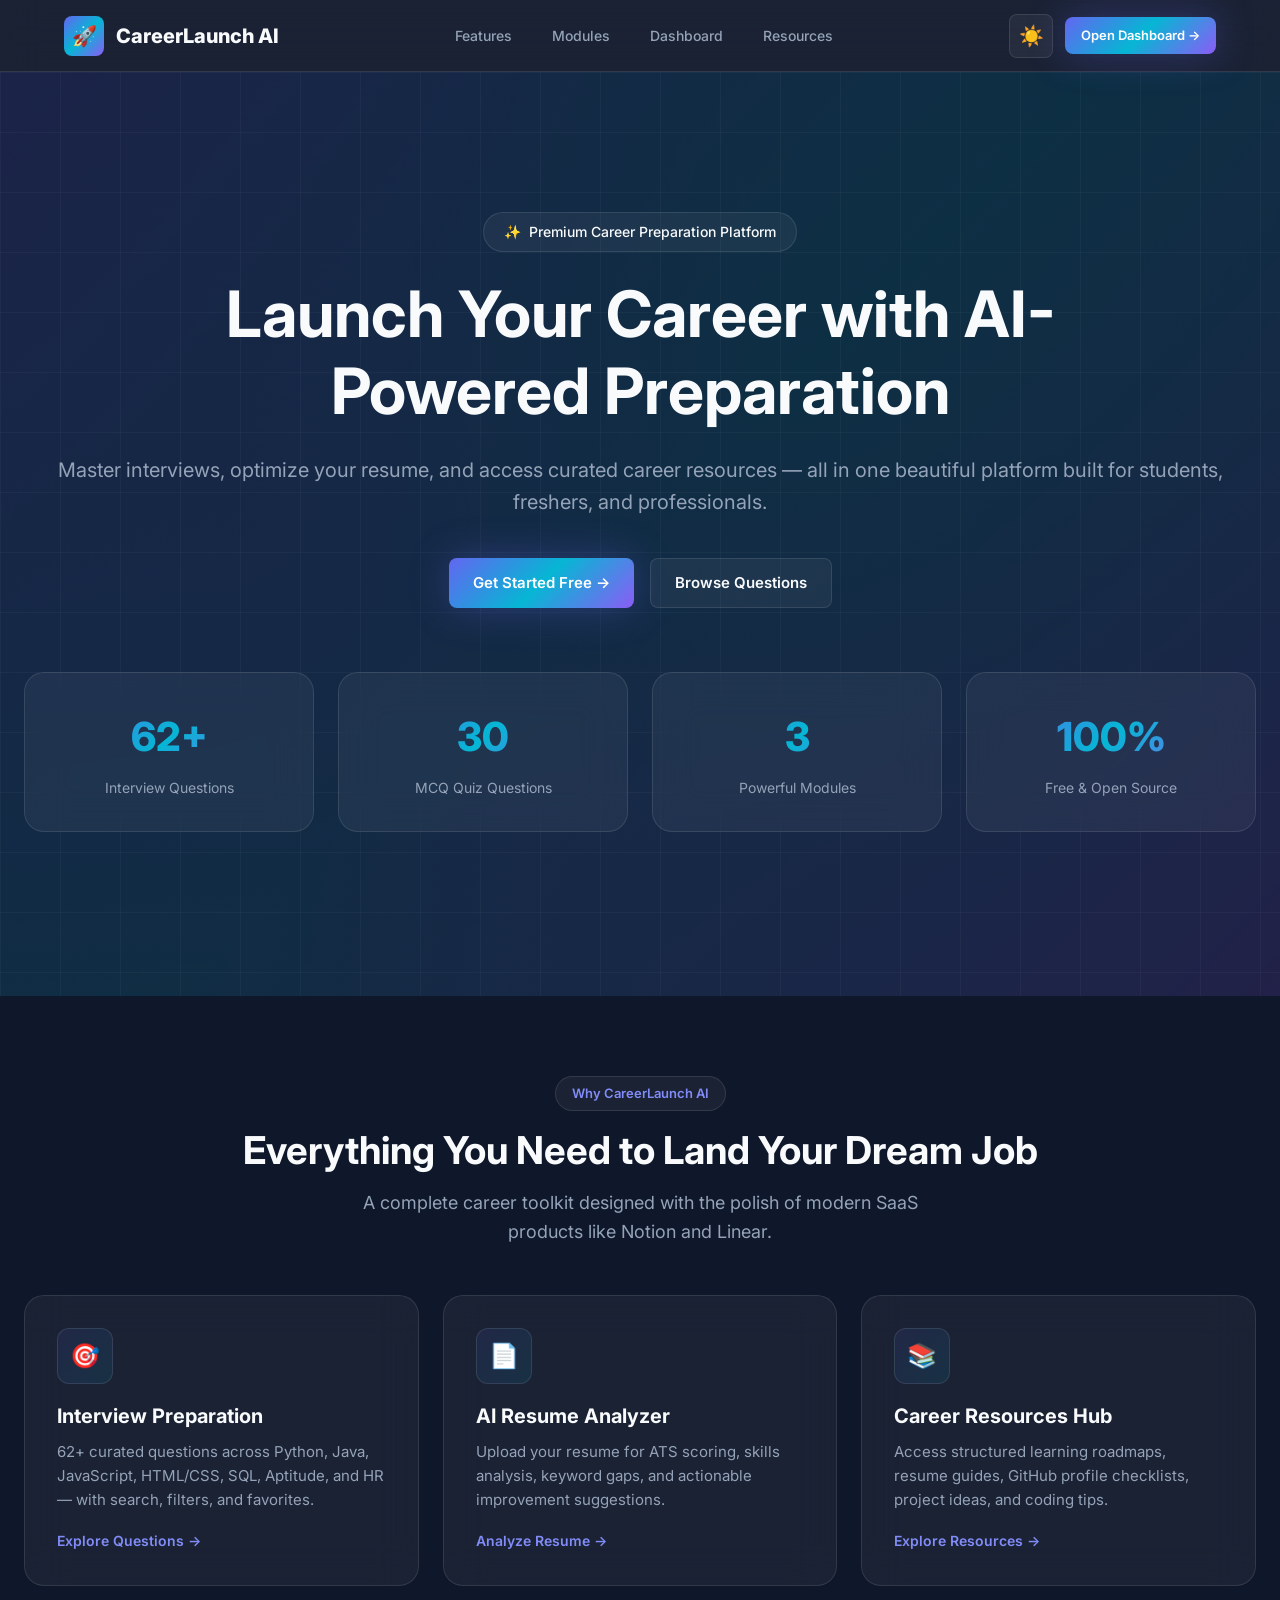
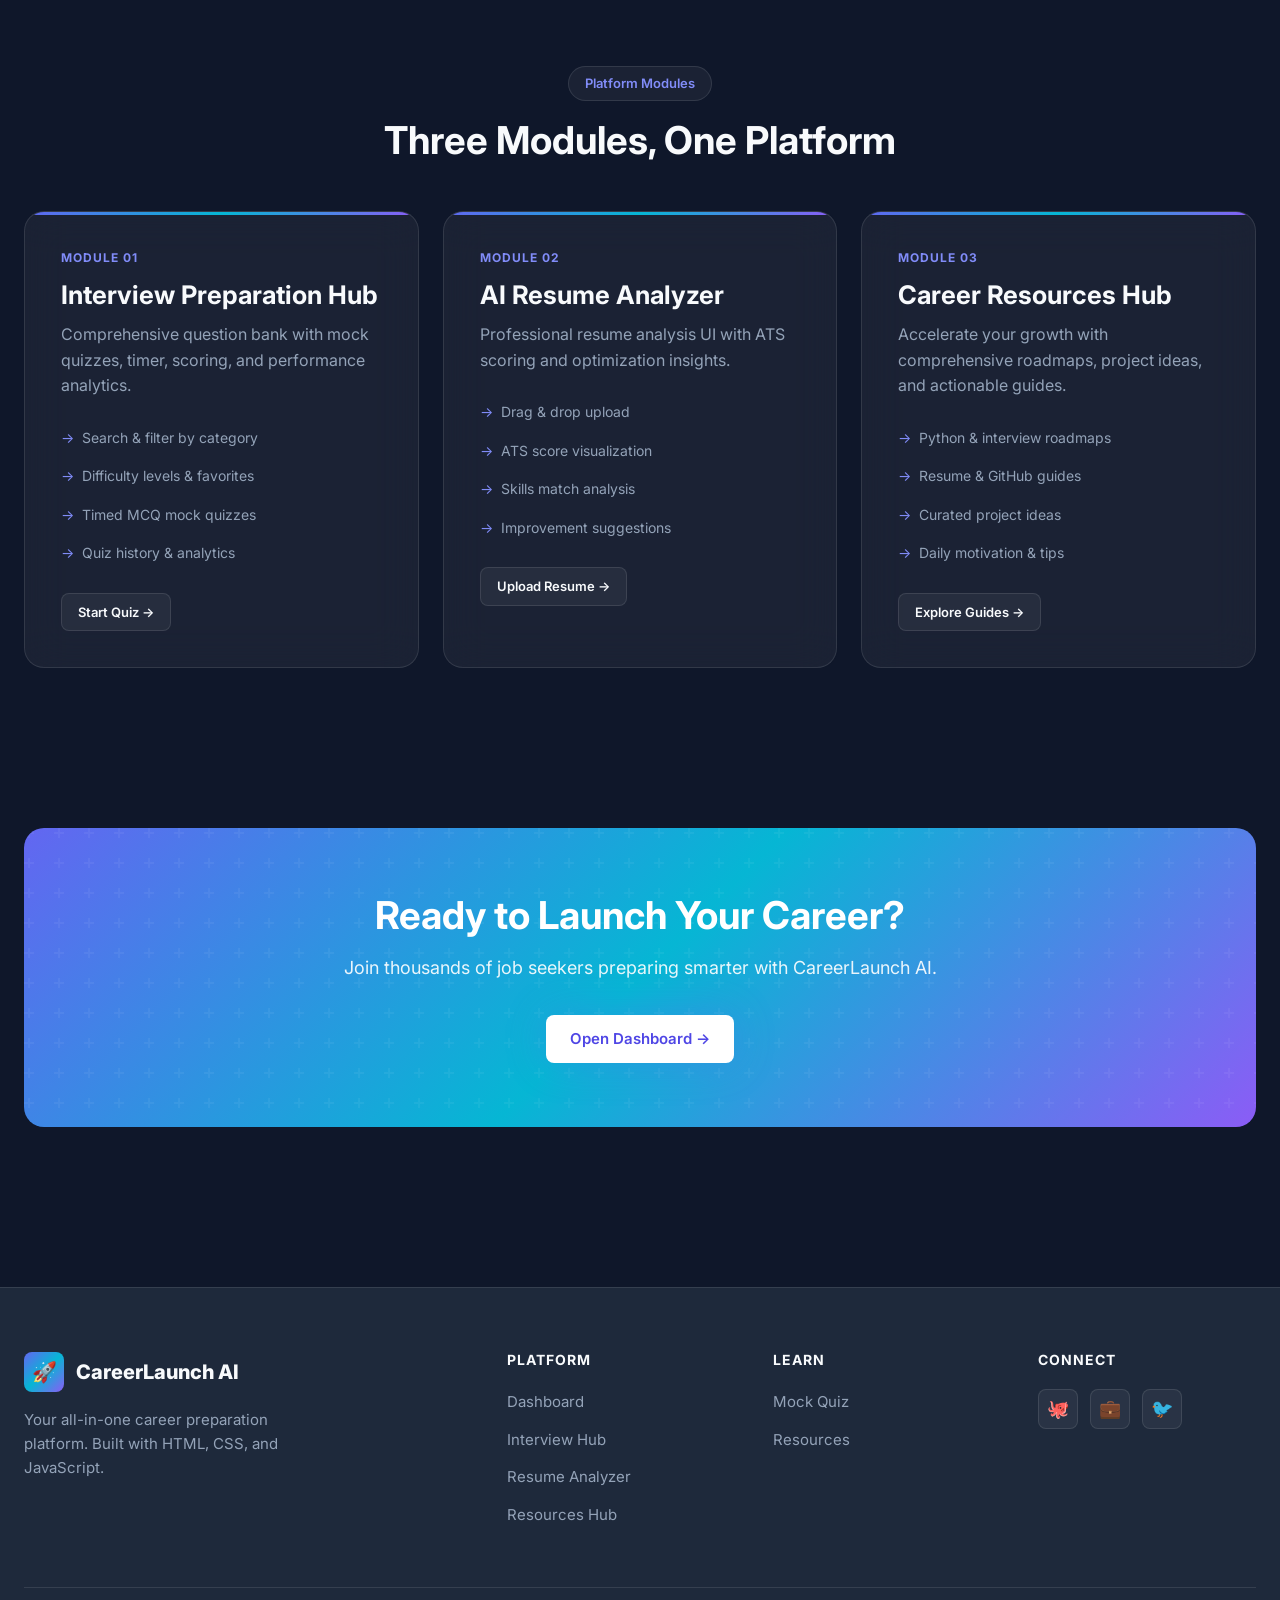
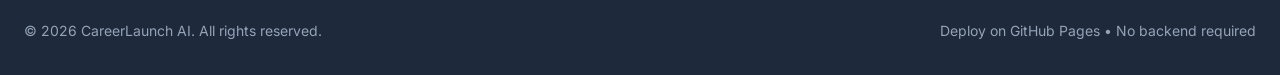
==== index.html @ 39275d77 "first commit" ====
<!DOCTYPE html>
<html lang="en">
<head>
  <meta charset="UTF-8">
  <meta name="viewport" content="width=device-width, initial-scale=1.0">
  <meta name="description" content="CareerLaunch AI - All-in-one career preparation platform with interview prep, AI resume analyzer, and career learning resources.">
  <meta name="keywords" content="career preparation, interview questions, resume analyzer, learning roadmaps, coding tips, mock quiz">
  <title>CareerLaunch AI | Launch Your Dream Career</title>
  <link rel="preconnect" href="https://fonts.googleapis.com">
  <link rel="preconnect" href="https://fonts.gstatic.com" crossorigin>
  <link href="https://fonts.googleapis.com/css2?family=Inter:wght@400;500;600;700;800&family=JetBrains+Mono:wght@400;500&display=swap" rel="stylesheet">
  <link rel="stylesheet" href="css/style.css">
</head>
<body>
  <div id="loading-screen" class="loading-screen">
    <div class="loader"></div>
    <p class="loader-text">Launching CareerLaunch AI...</p>
  </div>

  <nav class="navbar landing-nav">
    <div class="navbar-container">
      <a href="index.html" class="navbar-brand">
        <div class="navbar-brand-icon">🚀</div>
        <span>CareerLaunch AI</span>
      </a>
      <ul class="navbar-nav">
        <li><a href="#features" class="nav-link">Features</a></li>
        <li><a href="#modules" class="nav-link">Modules</a></li>
        <li><a href="dashboard.html" class="nav-link">Dashboard</a></li>
        <li><a href="resources.html" class="nav-link">Resources</a></li>
      </ul>
      <div class="navbar-actions">
        <button id="theme-toggle" class="theme-toggle" aria-label="Toggle theme">☀️</button>
        <a href="dashboard.html" class="btn btn-primary btn-sm">Open Dashboard →</a>
        <button id="menu-toggle" class="menu-toggle" aria-label="Toggle menu">
          <span></span><span></span><span></span>
        </button>
      </div>
    </div>
  </nav>

  <main>
    <section class="landing-hero">
      <div class="hero-bg"></div>
      <div class="hero-grid"></div>
      <div class="container">
        <div class="hero-badge"><span>✨</span> Premium Career Preparation Platform</div>
        <h1>Launch Your Career with <span>AI-Powered</span> Preparation</h1>
        <p class="hero-description">
          Master interviews, optimize your resume, and access curated career resources —
          all in one beautiful platform built for students, freshers, and professionals.
        </p>
        <div class="hero-actions">
          <a href="dashboard.html" class="btn btn-primary">Get Started Free →</a>
          <a href="interview.html" class="btn btn-secondary">Browse Questions</a>
        </div>

        <div class="landing-stats">
          <div class="landing-stat glass-card">
            <div class="landing-stat-value">62+</div>
            <div class="landing-stat-label">Interview Questions</div>
          </div>
          <div class="landing-stat glass-card">
            <div class="landing-stat-value">30</div>
            <div class="landing-stat-label">MCQ Quiz Questions</div>
          </div>
          <div class="landing-stat glass-card">
            <div class="landing-stat-value">3</div>
            <div class="landing-stat-label">Powerful Modules</div>
          </div>
          <div class="landing-stat glass-card">
            <div class="landing-stat-value">100%</div>
            <div class="landing-stat-label">Free & Open Source</div>
          </div>
        </div>
      </div>
    </section>

    <section id="features" class="section">
      <div class="container">
        <div class="section-header">
          <span class="section-badge">Why CareerLaunch AI</span>
          <h2>Everything You Need to Land Your Dream Job</h2>
          <p>A complete career toolkit designed with the polish of modern SaaS products like Notion and Linear.</p>
        </div>
        <div class="features-grid">
          <div class="feature-card glass-card">
            <div class="feature-icon">🎯</div>
            <h3>Interview Preparation</h3>
            <p>62+ curated questions across Python, Java, JavaScript, HTML/CSS, SQL, Aptitude, and HR — with search, filters, and favorites.</p>
            <a href="interview.html" class="feature-link">Explore Questions →</a>
          </div>
          <div class="feature-card glass-card">
            <div class="feature-icon">📄</div>
            <h3>AI Resume Analyzer</h3>
            <p>Upload your resume for ATS scoring, skills analysis, keyword gaps, and actionable improvement suggestions.</p>
            <a href="resume-analyzer.html" class="feature-link">Analyze Resume →</a>
          </div>
          <div class="feature-card glass-card">
            <div class="feature-icon">📚</div>
            <h3>Career Resources Hub</h3>
            <p>Access structured learning roadmaps, resume guides, GitHub profile checklists, project ideas, and coding tips.</p>
            <a href="resources.html" class="feature-link">Explore Resources →</a>
          </div>
        </div>
      </div>
    </section>

    <section id="modules" class="section" style="padding-top: 0;">
      <div class="container">
        <div class="section-header">
          <span class="section-badge">Platform Modules</span>
          <h2>Three Modules, One Platform</h2>
        </div>
        <div class="landing-modules">
          <div class="module-card glass-card">
            <div class="module-number">Module 01</div>
            <h3>Interview Preparation Hub</h3>
            <p>Comprehensive question bank with mock quizzes, timer, scoring, and performance analytics.</p>
            <ul class="module-features">
              <li>Search & filter by category</li>
              <li>Difficulty levels & favorites</li>
              <li>Timed MCQ mock quizzes</li>
              <li>Quiz history & analytics</li>
            </ul>
            <a href="quiz.html" class="btn btn-secondary btn-sm">Start Quiz →</a>
          </div>
          <div class="module-card glass-card">
            <div class="module-number">Module 02</div>
            <h3>AI Resume Analyzer</h3>
            <p>Professional resume analysis UI with ATS scoring and optimization insights.</p>
            <ul class="module-features">
              <li>Drag & drop upload</li>
              <li>ATS score visualization</li>
              <li>Skills match analysis</li>
              <li>Improvement suggestions</li>
            </ul>
            <a href="resume-analyzer.html" class="btn btn-secondary btn-sm">Upload Resume →</a>
          </div>
          <div class="module-card glass-card">
            <div class="module-number">Module 03</div>
            <h3>Career Resources Hub</h3>
            <p>Accelerate your growth with comprehensive roadmaps, project ideas, and actionable guides.</p>
            <ul class="module-features">
              <li>Python & interview roadmaps</li>
              <li>Resume & GitHub guides</li>
              <li>Curated project ideas</li>
              <li>Daily motivation & tips</li>
            </ul>
            <a href="resources.html" class="btn btn-secondary btn-sm">Explore Guides →</a>
          </div>
        </div>
      </div>
    </section>

    <section class="cta-section">
      <div class="container">
        <div class="cta-card glass-card">
          <h2>Ready to Launch Your Career?</h2>
          <p>Join thousands of job seekers preparing smarter with CareerLaunch AI.</p>
          <a href="dashboard.html" class="btn btn-primary">Open Dashboard →</a>
        </div>
      </div>
    </section>
  </main>

  <footer class="footer">
    <div class="container">
      <div class="footer-grid">
        <div class="footer-brand">
          <a href="index.html" class="navbar-brand">
            <div class="navbar-brand-icon">🚀</div>
            <span>CareerLaunch AI</span>
          </a>
          <p>Your all-in-one career preparation platform. Built with HTML, CSS, and JavaScript.</p>
        </div>
        <div>
          <h4 class="footer-heading">Platform</h4>
          <ul class="footer-links">
            <li><a href="dashboard.html">Dashboard</a></li>
            <li><a href="interview.html">Interview Hub</a></li>
            <li><a href="resume-analyzer.html">Resume Analyzer</a></li>
            <li><a href="resources.html">Resources Hub</a></li>
          </ul>
        </div>
        <div>
          <h4 class="footer-heading">Learn</h4>
          <ul class="footer-links">
            <li><a href="quiz.html">Mock Quiz</a></li>
            <li><a href="resources.html">Resources</a></li>
          </ul>
        </div>
        <div>
          <h4 class="footer-heading">Connect</h4>
          <div class="social-links">
            <a href="#" class="social-link" aria-label="GitHub">🐙</a>
            <a href="#" class="social-link" aria-label="LinkedIn">💼</a>
            <a href="#" class="social-link" aria-label="Twitter">🐦</a>
          </div>
        </div>
      </div>
      <div class="footer-bottom">
        <p>&copy; 2026 CareerLaunch AI. All rights reserved.</p>
        <p>Deploy on GitHub Pages • No backend required</p>
      </div>
    </div>
  </footer>

  <script src="js/app.js"></script>
</body>
</html>
---- css/style.css ----
/* ============================================
   CareerLaunch AI - Main Stylesheet
   Premium SaaS-style UI with Glassmorphism
   ============================================ */

/* --- CSS Custom Properties (Theme) --- */
:root {
  --primary: #6366f1;
  --primary-dark: #4f46e5;
  --primary-light: #818cf8;
  --secondary: #06b6d4;
  --accent: #f59e0b;
  --success: #10b981;
  --danger: #ef4444;
  --warning: #f59e0b;

  --bg-primary: #0f172a;
  --bg-secondary: #1e293b;
  --bg-tertiary: #334155;
  --bg-glass: rgba(255, 255, 255, 0.05);
  --bg-glass-hover: rgba(255, 255, 255, 0.08);
  --border-glass: rgba(255, 255, 255, 0.1);

  --text-primary: #f8fafc;
  --text-secondary: #94a3b8;
  --text-muted: #64748b;

  --gradient-hero: linear-gradient(135deg, #6366f1 0%, #06b6d4 50%, #8b5cf6 100%);
  --gradient-card: linear-gradient(135deg, rgba(99, 102, 241, 0.1) 0%, rgba(6, 182, 212, 0.1) 100%);
  --shadow-sm: 0 2px 8px rgba(0, 0, 0, 0.2);
  --shadow-md: 0 8px 32px rgba(0, 0, 0, 0.3);
  --shadow-lg: 0 16px 64px rgba(0, 0, 0, 0.4);
  --shadow-glow: 0 0 40px rgba(99, 102, 241, 0.3);

  --radius-sm: 8px;
  --radius-md: 12px;
  --radius-lg: 20px;
  --radius-xl: 28px;

  --transition: all 0.3s cubic-bezier(0.4, 0, 0.2, 1);
  --font-sans: 'Inter', -apple-system, BlinkMacSystemFont, 'Segoe UI', sans-serif;
  --font-mono: 'JetBrains Mono', 'Fira Code', monospace;

  --navbar-height: 72px;
}

/* Light Theme */
[data-theme="light"] {
  --bg-primary: #f8fafc;
  --bg-secondary: #ffffff;
  --bg-tertiary: #e2e8f0;
  --bg-glass: rgba(255, 255, 255, 0.7);
  --bg-glass-hover: rgba(255, 255, 255, 0.9);
  --border-glass: rgba(0, 0, 0, 0.08);

  --text-primary: #0f172a;
  --text-secondary: #475569;
  --text-muted: #94a3b8;

  --shadow-sm: 0 2px 8px rgba(0, 0, 0, 0.06);
  --shadow-md: 0 8px 32px rgba(0, 0, 0, 0.08);
  --shadow-lg: 0 16px 64px rgba(0, 0, 0, 0.12);
  --shadow-glow: 0 0 40px rgba(99, 102, 241, 0.15);
}

/* --- Reset & Base --- */
*,
*::before,
*::after {
  margin: 0;
  padding: 0;
  box-sizing: border-box;
}

html {
  scroll-behavior: smooth;
  font-size: 16px;
}

body {
  font-family: var(--font-sans);
  background: var(--bg-primary);
  color: var(--text-primary);
  line-height: 1.6;
  min-height: 100vh;
  overflow-x: hidden;
  transition: background 0.3s ease, color 0.3s ease;
}

/* Custom Scrollbar */
::-webkit-scrollbar {
  width: 8px;
  height: 8px;
}

::-webkit-scrollbar-track {
  background: var(--bg-secondary);
}

::-webkit-scrollbar-thumb {
  background: var(--primary);
  border-radius: 4px;
}

::-webkit-scrollbar-thumb:hover {
  background: var(--primary-dark);
}

/* --- Typography --- */
h1, h2, h3, h4, h5, h6 {
  font-weight: 700;
  line-height: 1.2;
  color: var(--text-primary);
}

h1 { font-size: clamp(2rem, 5vw, 3.5rem); }
h2 { font-size: clamp(1.5rem, 3vw, 2.5rem); }
h3 { font-size: clamp(1.25rem, 2vw, 1.75rem); }

p { color: var(--text-secondary); }

a {
  text-decoration: none;
  color: inherit;
  transition: var(--transition);
}

/* --- Loading Screen --- */
.loading-screen {
  position: fixed;
  inset: 0;
  background: var(--bg-primary);
  display: flex;
  flex-direction: column;
  align-items: center;
  justify-content: center;
  z-index: 9999;
  transition: opacity 0.5s ease, visibility 0.5s ease;
}

.loading-screen.hidden {
  opacity: 0;
  visibility: hidden;
  pointer-events: none;
}

.loader {
  width: 48px;
  height: 48px;
  border: 3px solid var(--border-glass);
  border-top-color: var(--primary);
  border-radius: 50%;
  animation: spin 0.8s linear infinite;
}

.loader-text {
  margin-top: 16px;
  color: var(--text-secondary);
  font-size: 0.875rem;
  animation: pulse 1.5s ease-in-out infinite;
}

@keyframes spin {
  to { transform: rotate(360deg); }
}

@keyframes pulse {
  0%, 100% { opacity: 0.5; }
  50% { opacity: 1; }
}

/* --- Navbar --- */
.navbar {
  position: fixed;
  top: 0;
  left: 0;
  right: 0;
  height: var(--navbar-height);
  background: var(--bg-glass);
  backdrop-filter: blur(20px);
  -webkit-backdrop-filter: blur(20px);
  border-bottom: 1px solid var(--border-glass);
  z-index: 1000;
  transition: var(--transition);
}

.navbar.scrolled {
  box-shadow: var(--shadow-md);
}

.navbar-container {
  max-width: 1280px;
  margin: 0 auto;
  padding: 0 24px;
  height: 100%;
  display: flex;
  align-items: center;
  justify-content: space-between;
}

.navbar-brand {
  display: flex;
  align-items: center;
  gap: 12px;
  font-weight: 800;
  font-size: 1.25rem;
}

.navbar-brand-icon {
  width: 40px;
  height: 40px;
  background: var(--gradient-hero);
  border-radius: var(--radius-sm);
  display: flex;
  align-items: center;
  justify-content: center;
  font-size: 1.25rem;
}

.navbar-nav {
  display: flex;
  align-items: center;
  gap: 8px;
  list-style: none;
}

.nav-link {
  padding: 8px 16px;
  border-radius: var(--radius-sm);
  color: var(--text-secondary);
  font-size: 0.875rem;
  font-weight: 500;
  transition: var(--transition);
}

.nav-link:hover,
.nav-link.active {
  color: var(--text-primary);
  background: var(--bg-glass-hover);
}

.nav-link.active {
  color: var(--primary-light);
}

.navbar-actions {
  display: flex;
  align-items: center;
  gap: 12px;
}

.theme-toggle {
  width: 44px;
  height: 44px;
  border: 1px solid var(--border-glass);
  background: var(--bg-glass);
  border-radius: var(--radius-sm);
  cursor: pointer;
  display: flex;
  align-items: center;
  justify-content: center;
  font-size: 1.25rem;
  transition: var(--transition);
}

.theme-toggle:hover {
  background: var(--bg-glass-hover);
  transform: scale(1.05);
}

.streak-badge {
  display: flex;
  align-items: center;
  gap: 6px;
  padding: 6px 12px;
  background: var(--bg-glass);
  border: 1px solid var(--border-glass);
  border-radius: 999px;
  font-size: 0.8rem;
  font-weight: 600;
  color: var(--accent);
}

.menu-toggle {
  display: none;
  width: 44px;
  height: 44px;
  border: 1px solid var(--border-glass);
  background: var(--bg-glass);
  border-radius: var(--radius-sm);
  cursor: pointer;
  flex-direction: column;
  align-items: center;
  justify-content: center;
  gap: 5px;
}

.menu-toggle span {
  width: 20px;
  height: 2px;
  background: var(--text-primary);
  border-radius: 2px;
  transition: var(--transition);
}

.menu-toggle.active span:nth-child(1) {
  transform: rotate(45deg) translate(5px, 5px);
}

.menu-toggle.active span:nth-child(2) {
  opacity: 0;
}

.menu-toggle.active span:nth-child(3) {
  transform: rotate(-45deg) translate(5px, -5px);
}

/* --- Buttons --- */
.btn {
  display: inline-flex;
  align-items: center;
  justify-content: center;
  gap: 8px;
  padding: 12px 24px;
  border-radius: var(--radius-sm);
  font-size: 0.9375rem;
  font-weight: 600;
  cursor: pointer;
  border: none;
  transition: var(--transition);
  font-family: inherit;
}

.btn-primary {
  background: var(--gradient-hero);
  color: white;
  box-shadow: var(--shadow-glow);
}

.btn-primary:hover {
  transform: translateY(-2px);
  box-shadow: 0 8px 32px rgba(99, 102, 241, 0.4);
}

.btn-secondary {
  background: var(--bg-glass);
  color: var(--text-primary);
  border: 1px solid var(--border-glass);
}

.btn-secondary:hover {
  background: var(--bg-glass-hover);
  transform: translateY(-2px);
}

.btn-outline {
  background: transparent;
  color: var(--primary-light);
  border: 2px solid var(--primary);
}

.btn-outline:hover {
  background: var(--primary);
  color: white;
}

.btn-sm {
  padding: 8px 16px;
  font-size: 0.8125rem;
}

.btn-danger {
  background: var(--danger);
  color: white;
}

.btn-danger:hover {
  background: #dc2626;
  transform: translateY(-2px);
}

.btn-success {
  background: var(--success);
  color: white;
}

.btn-success:hover {
  background: #059669;
}

.btn-icon {
  width: 40px;
  height: 40px;
  padding: 0;
  border-radius: var(--radius-sm);
}

/* --- Main Content --- */
main {
  padding-top: var(--navbar-height);
  min-height: calc(100vh - 200px);
}

.container {
  max-width: 1280px;
  margin: 0 auto;
  padding: 0 24px;
}

.section {
  padding: 80px 0;
}

.section-header {
  text-align: center;
  margin-bottom: 48px;
}

.section-header h2 {
  margin-bottom: 16px;
}

.section-header p {
  max-width: 600px;
  margin: 0 auto;
  font-size: 1.125rem;
}

.section-badge {
  display: inline-block;
  padding: 6px 16px;
  background: var(--bg-glass);
  border: 1px solid var(--border-glass);
  border-radius: 999px;
  font-size: 0.8125rem;
  font-weight: 600;
  color: var(--primary-light);
  margin-bottom: 16px;
}

/* --- Glass Cards --- */
.glass-card {
  background: var(--bg-glass);
  backdrop-filter: blur(20px);
  -webkit-backdrop-filter: blur(20px);
  border: 1px solid var(--border-glass);
  border-radius: var(--radius-lg);
  padding: 32px;
  transition: var(--transition);
}

.glass-card:hover {
  background: var(--bg-glass-hover);
  transform: translateY(-4px);
  box-shadow: var(--shadow-md);
}

/* --- Hero Section --- */
.hero {
  position: relative;
  padding: 120px 0 80px;
  overflow: hidden;
}

.hero-bg {
  position: absolute;
  inset: 0;
  background: var(--gradient-hero);
  opacity: 0.15;
  z-index: -2;
}

.hero-bg::before {
  content: '';
  position: absolute;
  inset: 0;
  background: radial-gradient(circle at 20% 50%, rgba(99, 102, 241, 0.3) 0%, transparent 50%),
              radial-gradient(circle at 80% 20%, rgba(6, 182, 212, 0.3) 0%, transparent 50%),
              radial-gradient(circle at 40% 80%, rgba(139, 92, 246, 0.3) 0%, transparent 50%);
}

.hero-grid {
  position: absolute;
  inset: 0;
  background-image: linear-gradient(rgba(255,255,255,0.03) 1px, transparent 1px),
                    linear-gradient(90deg, rgba(255,255,255,0.03) 1px, transparent 1px);
  background-size: 60px 60px;
  z-index: -1;
}

.hero-content {
  text-align: center;
  max-width: 800px;
  margin: 0 auto;
}

.hero-badge {
  display: inline-flex;
  align-items: center;
  gap: 8px;
  padding: 8px 20px;
  background: var(--bg-glass);
  border: 1px solid var(--border-glass);
  border-radius: 999px;
  font-size: 0.875rem;
  font-weight: 500;
  margin-bottom: 24px;
  animation: fadeInUp 0.6s ease;
}

.hero h1 {
  margin-bottom: 24px;
  animation: fadeInUp 0.6s ease 0.1s both;
}

.hero h1 span {
  background: var(--gradient-hero);
  -webkit-background-clip: text;
  -webkit-text-fill-color: transparent;
  background-clip: text;
}

.hero-description {
  font-size: 1.25rem;
  margin-bottom: 40px;
  animation: fadeInUp 0.6s ease 0.2s both;
}

.hero-actions {
  display: flex;
  gap: 16px;
  justify-content: center;
  flex-wrap: wrap;
  animation: fadeInUp 0.6s ease 0.3s both;
}

/* --- Stats Cards --- */
.stats-grid {
  display: grid;
  grid-template-columns: repeat(auto-fit, minmax(200px, 1fr));
  gap: 24px;
  margin-top: 64px;
}

.stat-card {
  text-align: center;
  padding: 32px 24px;
  animation: fadeInUp 0.6s ease both;
}

.stat-card:nth-child(2) { animation-delay: 0.1s; }
.stat-card:nth-child(3) { animation-delay: 0.2s; }
.stat-card:nth-child(4) { animation-delay: 0.3s; }

.stat-icon {
  font-size: 2rem;
  margin-bottom: 12px;
}

.stat-number {
  font-size: 2.5rem;
  font-weight: 800;
  background: var(--gradient-hero);
  -webkit-background-clip: text;
  -webkit-text-fill-color: transparent;
  background-clip: text;
}

.stat-label {
  font-size: 0.875rem;
  color: var(--text-secondary);
  margin-top: 4px;
}

/* --- Features Grid --- */
.features-grid {
  display: grid;
  grid-template-columns: repeat(auto-fit, minmax(300px, 1fr));
  gap: 24px;
}

.feature-card {
  padding: 32px;
}

.feature-icon {
  width: 56px;
  height: 56px;
  background: var(--gradient-card);
  border: 1px solid var(--border-glass);
  border-radius: var(--radius-md);
  display: flex;
  align-items: center;
  justify-content: center;
  font-size: 1.5rem;
  margin-bottom: 20px;
}

.feature-card h3 {
  margin-bottom: 12px;
  font-size: 1.25rem;
}

.feature-card p {
  font-size: 0.9375rem;
  margin-bottom: 16px;
}

.feature-link {
  color: var(--primary-light);
  font-weight: 600;
  font-size: 0.875rem;
  display: inline-flex;
  align-items: center;
  gap: 4px;
}

.feature-link:hover {
  gap: 8px;
}

/* --- Daily Question Widget --- */
.daily-widget {
  margin-top: 48px;
}

.daily-widget .glass-card {
  max-width: 700px;
  margin: 0 auto;
  text-align: center;
}

.daily-label {
  font-size: 0.8125rem;
  font-weight: 600;
  color: var(--accent);
  text-transform: uppercase;
  letter-spacing: 1px;
  margin-bottom: 12px;
}

.daily-question {
  font-size: 1.125rem;
  font-weight: 500;
  color: var(--text-primary);
  margin-bottom: 16px;
}

/* --- Page Header --- */
.page-header {
  padding: 48px 0 32px;
  text-align: center;
}

.page-header h1 {
  margin-bottom: 12px;
}

.page-header p {
  font-size: 1.125rem;
  max-width: 600px;
  margin: 0 auto;
}

/* --- Search & Filters --- */
.toolbar {
  display: flex;
  flex-wrap: wrap;
  gap: 16px;
  margin-bottom: 32px;
  align-items: center;
}

.search-box {
  flex: 1;
  min-width: 250px;
  position: relative;
}

.search-box input {
  width: 100%;
  padding: 12px 16px 12px 44px;
  background: var(--bg-glass);
  border: 1px solid var(--border-glass);
  border-radius: var(--radius-sm);
  color: var(--text-primary);
  font-size: 0.9375rem;
  font-family: inherit;
  transition: var(--transition);
}

.search-box input:focus {
  outline: none;
  border-color: var(--primary);
  box-shadow: 0 0 0 3px rgba(99, 102, 241, 0.2);
}

.search-box input::placeholder {
  color: var(--text-muted);
}

.search-icon {
  position: absolute;
  left: 14px;
  top: 50%;
  transform: translateY(-50%);
  color: var(--text-muted);
}

.filter-tags {
  display: flex;
  flex-wrap: wrap;
  gap: 8px;
}

.filter-tag {
  padding: 8px 16px;
  background: var(--bg-glass);
  border: 1px solid var(--border-glass);
  border-radius: 999px;
  font-size: 0.8125rem;
  font-weight: 500;
  cursor: pointer;
  transition: var(--transition);
  color: var(--text-secondary);
  font-family: inherit;
}

.filter-tag:hover,
.filter-tag.active {
  background: var(--primary);
  border-color: var(--primary);
  color: white;
}

/* --- Question Cards --- */
.questions-list {
  display: flex;
  flex-direction: column;
  gap: 16px;
}

.question-card {
  background: var(--bg-glass);
  border: 1px solid var(--border-glass);
  border-radius: var(--radius-md);
  overflow: hidden;
  transition: var(--transition);
}

.question-card:hover {
  border-color: var(--primary);
}

.question-header {
  padding: 20px 24px;
  display: flex;
  align-items: flex-start;
  justify-content: space-between;
  gap: 16px;
  cursor: pointer;
}

.question-meta {
  display: flex;
  align-items: center;
  gap: 12px;
  margin-bottom: 8px;
}

.category-badge {
  padding: 4px 12px;
  border-radius: 999px;
  font-size: 0.75rem;
  font-weight: 600;
  text-transform: uppercase;
  letter-spacing: 0.5px;
}

.category-badge.python { background: rgba(55, 118, 171, 0.2); color: #3776ab; }
.category-badge.javascript { background: rgba(247, 223, 30, 0.2); color: #f7df1e; }
.category-badge.html { background: rgba(227, 79, 38, 0.2); color: #e34f26; }
.category-badge.css { background: rgba(38, 77, 228, 0.2); color: #264de4; }
.category-badge.sql { background: rgba(0, 117, 143, 0.2); color: #00758f; }
.category-badge.aptitude { background: rgba(139, 92, 246, 0.2); color: #8b5cf6; }
.category-badge.java { background: rgba(237, 29, 36, 0.2); color: #ed1d24; }
.category-badge.hr { background: rgba(236, 72, 153, 0.2); color: #ec4899; }

.difficulty-badge {
  padding: 4px 10px;
  border-radius: 999px;
  font-size: 0.7rem;
  font-weight: 600;
}

.difficulty-badge.easy { background: rgba(16, 185, 129, 0.2); color: var(--success); }
.difficulty-badge.medium { background: rgba(245, 158, 11, 0.2); color: var(--warning); }
.difficulty-badge.hard { background: rgba(239, 68, 68, 0.2); color: var(--danger); }

.question-title {
  font-size: 1rem;
  font-weight: 600;
  color: var(--text-primary);
}

.question-actions {
  display: flex;
  gap: 8px;
  flex-shrink: 0;
}

.favorite-btn {
  width: 40px;
  height: 40px;
  border: 1px solid var(--border-glass);
  background: var(--bg-glass);
  border-radius: var(--radius-sm);
  cursor: pointer;
  display: flex;
  align-items: center;
  justify-content: center;
  font-size: 1.25rem;
  transition: var(--transition);
}

.favorite-btn:hover {
  background: var(--bg-glass-hover);
  transform: scale(1.1);
}

.favorite-btn.active {
  background: rgba(239, 68, 68, 0.2);
  border-color: var(--danger);
}

.expand-icon {
  width: 40px;
  height: 40px;
  display: flex;
  align-items: center;
  justify-content: center;
  color: var(--text-muted);
  transition: transform 0.3s ease;
}

.question-card.expanded .expand-icon {
  transform: rotate(180deg);
}

.question-answer {
  max-height: 0;
  overflow: hidden;
  transition: max-height 0.4s ease, padding 0.3s ease;
}

.question-card.expanded .question-answer {
  max-height: 500px;
}

.answer-content {
  padding: 0 24px 24px;
  border-top: 1px solid var(--border-glass);
  padding-top: 20px;
}

.answer-content p {
  font-size: 0.9375rem;
  line-height: 1.7;
}

.answer-content code {
  background: var(--bg-tertiary);
  padding: 2px 6px;
  border-radius: 4px;
  font-family: var(--font-mono);
  font-size: 0.875rem;
}

/* --- Quiz Styles --- */
.quiz-container {
  max-width: 800px;
  margin: 0 auto;
}

.quiz-header-bar {
  display: flex;
  justify-content: space-between;
  align-items: center;
  margin-bottom: 32px;
  flex-wrap: wrap;
  gap: 16px;
}

.quiz-timer {
  display: flex;
  align-items: center;
  gap: 8px;
  padding: 10px 20px;
  background: var(--bg-glass);
  border: 1px solid var(--border-glass);
  border-radius: var(--radius-sm);
  font-weight: 700;
  font-size: 1.125rem;
  font-family: var(--font-mono);
}

.quiz-timer.warning {
  color: var(--danger);
  border-color: var(--danger);
  animation: pulse 1s ease-in-out infinite;
}

.quiz-progress {
  margin-bottom: 32px;
}

.progress-bar {
  height: 8px;
  background: var(--bg-tertiary);
  border-radius: 999px;
  overflow: hidden;
  margin-bottom: 8px;
}

.progress-fill {
  height: 100%;
  background: var(--gradient-hero);
  border-radius: 999px;
  transition: width 0.4s ease;
}

.progress-text {
  font-size: 0.8125rem;
  color: var(--text-muted);
  text-align: right;
}

.quiz-question-card {
  margin-bottom: 32px;
}

.quiz-category {
  margin-bottom: 12px;
}

.quiz-question-text {
  font-size: 1.25rem;
  font-weight: 600;
  margin-bottom: 24px;
  line-height: 1.5;
}

.quiz-options {
  display: flex;
  flex-direction: column;
  gap: 12px;
}

.quiz-option {
  padding: 16px 20px;
  background: var(--bg-glass);
  border: 2px solid var(--border-glass);
  border-radius: var(--radius-sm);
  cursor: pointer;
  transition: var(--transition);
  display: flex;
  align-items: center;
  gap: 12px;
  font-size: 0.9375rem;
  color: var(--text-primary);
  font-family: inherit;
  text-align: left;
}

.quiz-option:hover {
  border-color: var(--primary);
  background: var(--bg-glass-hover);
}

.quiz-option.selected {
  border-color: var(--primary);
  background: rgba(99, 102, 241, 0.15);
}

.quiz-option.correct {
  border-color: var(--success);
  background: rgba(16, 185, 129, 0.15);
}

.quiz-option.incorrect {
  border-color: var(--danger);
  background: rgba(239, 68, 68, 0.15);
}

.option-letter {
  width: 32px;
  height: 32px;
  background: var(--bg-tertiary);
  border-radius: 50%;
  display: flex;
  align-items: center;
  justify-content: center;
  font-weight: 700;
  font-size: 0.875rem;
  flex-shrink: 0;
}

.quiz-navigation {
  display: flex;
  justify-content: space-between;
  gap: 16px;
}

.quiz-start-screen,
.quiz-results-screen {
  text-align: center;
}

.quiz-start-screen .glass-card,
.quiz-results-screen .glass-card {
  max-width: 600px;
  margin: 0 auto;
}

.quiz-settings {
  display: flex;
  flex-direction: column;
  gap: 16px;
  margin: 32px 0;
  text-align: left;
}

.quiz-settings label {
  font-size: 0.875rem;
  font-weight: 600;
  color: var(--text-secondary);
  margin-bottom: 4px;
  display: block;
}

.quiz-settings select {
  width: 100%;
  padding: 12px 16px;
  background: var(--bg-glass);
  border: 1px solid var(--border-glass);
  border-radius: var(--radius-sm);
  color: var(--text-primary);
  font-family: inherit;
  font-size: 0.9375rem;
}

.quiz-settings select:focus {
  outline: none;
  border-color: var(--primary);
}

.score-circle {
  width: 160px;
  height: 160px;
  border-radius: 50%;
  background: var(--gradient-hero);
  display: flex;
  flex-direction: column;
  align-items: center;
  justify-content: center;
  margin: 32px auto;
  box-shadow: var(--shadow-glow);
}

.score-value {
  font-size: 3rem;
  font-weight: 800;
  color: white;
}

.score-label {
  font-size: 0.875rem;
  color: rgba(255,255,255,0.8);
}

.results-stats {
  display: grid;
  grid-template-columns: repeat(3, 1fr);
  gap: 16px;
  margin: 32px 0;
}

.result-stat {
  padding: 16px;
  background: var(--bg-glass);
  border-radius: var(--radius-sm);
  border: 1px solid var(--border-glass);
}

.result-stat-value {
  font-size: 1.5rem;
  font-weight: 700;
  color: var(--text-primary);
}

.result-stat-label {
  font-size: 0.75rem;
  color: var(--text-muted);
  margin-top: 4px;
}

.results-actions {
  display: flex;
  gap: 12px;
  justify-content: center;
  flex-wrap: wrap;
  margin-top: 24px;
}

/* --- Favorites Page --- */
.empty-state {
  text-align: center;
  padding: 80px 24px;
}

.empty-state-icon {
  font-size: 4rem;
  margin-bottom: 24px;
  opacity: 0.5;
}

.empty-state h3 {
  margin-bottom: 12px;
}

.empty-state p {
  margin-bottom: 24px;
}

/* --- Progress Dashboard --- */
.dashboard-grid {
  display: grid;
  grid-template-columns: repeat(auto-fit, minmax(220px, 1fr));
  gap: 24px;
  margin-bottom: 48px;
}

.dashboard-card {
  padding: 24px;
  text-align: center;
}

.dashboard-card-icon {
  font-size: 2rem;
  margin-bottom: 12px;
}

.dashboard-card-value {
  font-size: 2rem;
  font-weight: 800;
  color: var(--text-primary);
}

.dashboard-card-label {
  font-size: 0.875rem;
  color: var(--text-secondary);
  margin-top: 4px;
}

.charts-grid {
  display: grid;
  grid-template-columns: repeat(auto-fit, minmax(400px, 1fr));
  gap: 24px;
  margin-bottom: 48px;
}

.chart-card {
  padding: 24px;
}

.chart-card h3 {
  margin-bottom: 20px;
  font-size: 1.125rem;
}

.chart-container {
  position: relative;
  height: 300px;
}

.quiz-history {
  margin-top: 32px;
}

.history-table {
  width: 100%;
  border-collapse: collapse;
}

.history-table th,
.history-table td {
  padding: 14px 16px;
  text-align: left;
  border-bottom: 1px solid var(--border-glass);
}

.history-table th {
  font-size: 0.8125rem;
  font-weight: 600;
  color: var(--text-muted);
  text-transform: uppercase;
  letter-spacing: 0.5px;
}

.history-table td {
  font-size: 0.9375rem;
  color: var(--text-secondary);
}

.history-table tr:hover td {
  background: var(--bg-glass);
}

.score-badge {
  padding: 4px 12px;
  border-radius: 999px;
  font-size: 0.8125rem;
  font-weight: 600;
}

.score-badge.high { background: rgba(16, 185, 129, 0.2); color: var(--success); }
.score-badge.medium { background: rgba(245, 158, 11, 0.2); color: var(--warning); }
.score-badge.low { background: rgba(239, 68, 68, 0.2); color: var(--danger); }

/* --- Resources Page --- */
.resources-grid {
  display: grid;
  grid-template-columns: repeat(auto-fit, minmax(350px, 1fr));
  gap: 24px;
}

.resource-card {
  padding: 32px;
}

.resource-card h3 {
  display: flex;
  align-items: center;
  gap: 12px;
  margin-bottom: 20px;
  font-size: 1.25rem;
}

.resource-list {
  list-style: none;
}

.resource-list li {
  padding: 12px 0;
  border-bottom: 1px solid var(--border-glass);
  color: var(--text-secondary);
  font-size: 0.9375rem;
  display: flex;
  align-items: flex-start;
  gap: 12px;
}

.resource-list li:last-child {
  border-bottom: none;
}

.resource-list li::before {
  content: '✓';
  color: var(--success);
  font-weight: 700;
  flex-shrink: 0;
}

.roadmap-steps {
  display: flex;
  flex-direction: column;
  gap: 0;
}

.roadmap-step {
  display: flex;
  gap: 20px;
  position: relative;
  padding-bottom: 32px;
}

.roadmap-step:last-child {
  padding-bottom: 0;
}

.roadmap-step::before {
  content: '';
  position: absolute;
  left: 19px;
  top: 40px;
  bottom: 0;
  width: 2px;
  background: var(--border-glass);
}

.roadmap-step:last-child::before {
  display: none;
}

.roadmap-number {
  width: 40px;
  height: 40px;
  background: var(--gradient-hero);
  border-radius: 50%;
  display: flex;
  align-items: center;
  justify-content: center;
  font-weight: 700;
  color: white;
  flex-shrink: 0;
  z-index: 1;
}

.roadmap-content h4 {
  font-size: 1rem;
  margin-bottom: 4px;
}

.roadmap-content p {
  font-size: 0.875rem;
}

.motivation-quote {
  text-align: center;
  padding: 48px 32px;
  position: relative;
}

.quote-icon {
  font-size: 3rem;
  opacity: 0.3;
  margin-bottom: 16px;
}

.quote-text {
  font-size: 1.5rem;
  font-style: italic;
  color: var(--text-primary);
  margin-bottom: 16px;
  line-height: 1.6;
}

.quote-author {
  font-size: 0.9375rem;
  color: var(--text-muted);
  font-weight: 600;
}

.tip-generator {
  text-align: center;
}

.tip-display {
  font-size: 1.125rem;
  color: var(--text-primary);
  padding: 24px;
  background: var(--bg-glass);
  border-radius: var(--radius-sm);
  border: 1px solid var(--border-glass);
  margin: 24px 0;
  min-height: 80px;
  display: flex;
  align-items: center;
  justify-content: center;
}

.external-links {
  display: flex;
  flex-direction: column;
  gap: 12px;
}

.external-link {
  display: flex;
  align-items: center;
  gap: 12px;
  padding: 14px 16px;
  background: var(--bg-glass);
  border: 1px solid var(--border-glass);
  border-radius: var(--radius-sm);
  color: var(--text-secondary);
  transition: var(--transition);
}

.external-link:hover {
  border-color: var(--primary);
  color: var(--primary-light);
  transform: translateX(4px);
}

/* --- Footer --- */
.footer {
  background: var(--bg-secondary);
  border-top: 1px solid var(--border-glass);
  padding: 64px 0 32px;
  margin-top: 80px;
}

.footer-grid {
  display: grid;
  grid-template-columns: 2fr 1fr 1fr 1fr;
  gap: 48px;
  margin-bottom: 48px;
}

.footer-brand p {
  margin-top: 16px;
  font-size: 0.9375rem;
  max-width: 300px;
}

.footer-heading {
  font-size: 0.875rem;
  font-weight: 700;
  text-transform: uppercase;
  letter-spacing: 1px;
  margin-bottom: 20px;
  color: var(--text-primary);
}

.footer-links {
  list-style: none;
}

.footer-links li {
  margin-bottom: 12px;
}

.footer-links a {
  color: var(--text-secondary);
  font-size: 0.9375rem;
}

.footer-links a:hover {
  color: var(--primary-light);
}

.footer-bottom {
  padding-top: 32px;
  border-top: 1px solid var(--border-glass);
  display: flex;
  justify-content: space-between;
  align-items: center;
  flex-wrap: wrap;
  gap: 16px;
}

.footer-bottom p {
  font-size: 0.875rem;
}

.social-links {
  display: flex;
  gap: 12px;
}

.social-link {
  width: 40px;
  height: 40px;
  background: var(--bg-glass);
  border: 1px solid var(--border-glass);
  border-radius: var(--radius-sm);
  display: flex;
  align-items: center;
  justify-content: center;
  font-size: 1.125rem;
  transition: var(--transition);
}

.social-link:hover {
  background: var(--primary);
  border-color: var(--primary);
  transform: translateY(-2px);
}

/* --- Toast Notifications --- */
.toast-container {
  position: fixed;
  bottom: 24px;
  right: 24px;
  z-index: 9998;
  display: flex;
  flex-direction: column;
  gap: 12px;
}

.toast {
  padding: 14px 20px;
  background: var(--bg-secondary);
  border: 1px solid var(--border-glass);
  border-radius: var(--radius-sm);
  box-shadow: var(--shadow-lg);
  display: flex;
  align-items: center;
  gap: 12px;
  animation: slideIn 0.3s ease;
  min-width: 280px;
}

.toast.success { border-left: 4px solid var(--success); }
.toast.error { border-left: 4px solid var(--danger); }
.toast.info { border-left: 4px solid var(--primary); }

@keyframes slideIn {
  from { transform: translateX(100%); opacity: 0; }
  to { transform: translateX(0); opacity: 1; }
}

@keyframes fadeInUp {
  from { opacity: 0; transform: translateY(20px); }
  to { opacity: 1; transform: translateY(0); }
}

/* --- Utility Classes --- */
.hidden {
  display: none !important;
}

/* --- Confetti Canvas --- */
#confetti-canvas {
  position: fixed;
  inset: 0;
  pointer-events: none;
  z-index: 9997;
}

/* --- CTA Section --- */
.cta-section {
  padding: 80px 0;
}

.cta-card {
  text-align: center;
  padding: 64px 48px;
  background: var(--gradient-hero);
  border: none;
  position: relative;
  overflow: hidden;
}

.cta-card::before {
  content: '';
  position: absolute;
  inset: 0;
  background: url("data:image/svg+xml,%3Csvg width='60' height='60' viewBox='0 0 60 60' xmlns='http://www.w3.org/2000/svg'%3E%3Cg fill='none' fill-rule='evenodd'%3E%3Cg fill='%23ffffff' fill-opacity='0.05'%3E%3Cpath d='M36 34v-4h-2v4h-4v2h4v4h2v-4h4v-2h-4zm0-30V0h-2v4h-4v2h4v4h2V6h4V4h-4zM6 34v-4H4v4H0v2h4v4h2v-4h4v-2H6zM6 4V0H4v4H0v2h4v4h2V6h4V4H6z'/%3E%3C/g%3E%3C/g%3E%3C/svg%3E");
}

.cta-card h2,
.cta-card p {
  color: white;
  position: relative;
}

.cta-card h2 {
  margin-bottom: 16px;
}

.cta-card p {
  opacity: 0.9;
  margin-bottom: 32px;
  font-size: 1.125rem;
}

.cta-card .btn-primary {
  background: white;
  color: var(--primary-dark);
  position: relative;
}

.cta-card .btn-primary:hover {
  transform: translateY(-2px);
  box-shadow: 0 8px 32px rgba(0, 0, 0, 0.2);
}

/* --- Responsive --- */
@media (max-width: 1024px) {
  .footer-grid {
    grid-template-columns: 1fr 1fr;
  }

  .charts-grid {
    grid-template-columns: 1fr;
  }
}

@media (max-width: 768px) {
  .navbar-nav {
    position: fixed;
    top: var(--navbar-height);
    left: 0;
    right: 0;
    background: var(--bg-secondary);
    border-bottom: 1px solid var(--border-glass);
    flex-direction: column;
    padding: 16px;
    gap: 4px;
    transform: translateY(-100%);
    opacity: 0;
    visibility: hidden;
    transition: var(--transition);
  }

  .navbar-nav.open {
    transform: translateY(0);
    opacity: 1;
    visibility: visible;
  }

  .nav-link {
    width: 100%;
    padding: 12px 16px;
  }

  .menu-toggle {
    display: flex;
  }

  .streak-badge {
    display: none;
  }

  .hero {
    padding: 80px 0 60px;
  }

  .section {
    padding: 60px 0;
  }

  .footer-grid {
    grid-template-columns: 1fr;
    gap: 32px;
  }

  .results-stats {
    grid-template-columns: 1fr;
  }

  .quiz-navigation {
    flex-direction: column;
  }

  .quiz-navigation .btn {
    width: 100%;
  }

  .history-table {
    display: block;
    overflow-x: auto;
  }

  .cta-card {
    padding: 48px 24px;
  }
}

@media (max-width: 480px) {
  .container {
    padding: 0 16px;
  }

  .glass-card {
    padding: 24px;
  }

  .hero-actions {
    flex-direction: column;
  }

  .hero-actions .btn {
    width: 100%;
  }

  .toolbar {
    flex-direction: column;
  }

  .search-box {
    width: 100%;
  }
}

/* --- CareerLaunch AI: App Layout & Sidebar --- */
.app-layout {
  display: flex;
  min-height: 100vh;
}

.sidebar {
  position: fixed;
  top: 0;
  left: 0;
  width: 260px;
  height: 100vh;
  background: var(--bg-secondary);
  border-right: 1px solid var(--border-glass);
  display: flex;
  flex-direction: column;
  z-index: 1001;
  transition: transform 0.3s ease;
}

.sidebar-brand {
  display: flex;
  align-items: center;
  gap: 12px;
  padding: 24px 20px;
  font-weight: 800;
  font-size: 1.125rem;
  border-bottom: 1px solid var(--border-glass);
}

.sidebar-brand-icon {
  width: 40px;
  height: 40px;
  background: var(--gradient-hero);
  border-radius: var(--radius-sm);
  display: flex;
  align-items: center;
  justify-content: center;
  font-size: 1.25rem;
}

.sidebar-nav {
  flex: 1;
  padding: 16px 12px;
  overflow-y: auto;
}

.sidebar-link {
  display: flex;
  align-items: center;
  gap: 12px;
  padding: 12px 16px;
  border-radius: var(--radius-sm);
  color: var(--text-secondary);
  font-size: 0.9375rem;
  font-weight: 500;
  margin-bottom: 4px;
  transition: var(--transition);
}

.sidebar-link:hover,
.sidebar-link.active {
  background: var(--bg-glass-hover);
  color: var(--text-primary);
}

.sidebar-link.active {
  background: rgba(99, 102, 241, 0.15);
  color: var(--primary-light);
  border: 1px solid rgba(99, 102, 241, 0.3);
}

.sidebar-link-icon {
  font-size: 1.125rem;
  width: 24px;
  text-align: center;
}

.sidebar-footer {
  padding: 16px;
  border-top: 1px solid var(--border-glass);
}

.sidebar-overlay {
  display: none;
  position: fixed;
  inset: 0;
  background: rgba(0, 0, 0, 0.5);
  z-index: 1000;
  opacity: 0;
  transition: opacity 0.3s ease;
}

.sidebar-overlay.visible {
  display: block;
  opacity: 1;
}

.app-main {
  flex: 1;
  margin-left: 260px;
  min-height: 100vh;
  display: flex;
  flex-direction: column;
}

.app-main main {
  padding-top: 0;
  flex: 1;
}

.app-header {
  display: flex;
  align-items: center;
  justify-content: space-between;
  padding: 16px 32px;
  border-bottom: 1px solid var(--border-glass);
  background: var(--bg-glass);
  backdrop-filter: blur(20px);
  position: sticky;
  top: 0;
  z-index: 100;
}

.app-header-left {
  display: flex;
  align-items: center;
  gap: 16px;
}

.app-header-title h1 {
  font-size: 1.5rem;
  margin-bottom: 2px;
}

.app-header-title p {
  font-size: 0.875rem;
}

.sidebar-toggle {
  display: none;
  width: 44px;
  height: 44px;
  border: 1px solid var(--border-glass);
  background: var(--bg-glass);
  border-radius: var(--radius-sm);
  cursor: pointer;
  font-size: 1.25rem;
}

.app-content {
  padding: 32px;
}

.app-content .container {
  max-width: 1400px;
  padding: 0;
}

/* Landing Page */
.landing-nav {
  position: fixed;
  top: 0;
  left: 0;
  right: 0;
  z-index: 1000;
}

.landing-nav .navbar-container {
  max-width: 1200px;
}

.landing-hero {
  padding: 140px 0 100px;
  text-align: center;
  position: relative;
  overflow: hidden;
}

.landing-hero h1 {
  font-size: clamp(2.5rem, 6vw, 4rem);
  max-width: 900px;
  margin: 0 auto 24px;
}

.landing-modules {
  display: grid;
  grid-template-columns: repeat(auto-fit, minmax(320px, 1fr));
  gap: 24px;
  margin-top: 48px;
}

.module-card {
  padding: 36px;
  text-align: left;
  position: relative;
  overflow: hidden;
}

.module-card::before {
  content: '';
  position: absolute;
  top: 0;
  left: 0;
  right: 0;
  height: 3px;
  background: var(--gradient-hero);
}

.module-number {
  font-size: 0.75rem;
  font-weight: 700;
  color: var(--primary-light);
  text-transform: uppercase;
  letter-spacing: 1px;
  margin-bottom: 12px;
}

.module-card h3 {
  margin-bottom: 12px;
}

.module-features {
  list-style: none;
  margin: 20px 0;
}

.module-features li {
  padding: 8px 0;
  color: var(--text-secondary);
  font-size: 0.875rem;
  display: flex;
  align-items: center;
  gap: 8px;
}

.module-features li::before {
  content: '→';
  color: var(--primary-light);
}

.landing-stats {
  display: grid;
  grid-template-columns: repeat(4, 1fr);
  gap: 24px;
  margin: 64px 0;
}

.landing-stat {
  text-align: center;
  padding: 32px 16px;
}

.landing-stat-value {
  font-size: 2.5rem;
  font-weight: 800;
  background: var(--gradient-hero);
  -webkit-background-clip: text;
  -webkit-text-fill-color: transparent;
  background-clip: text;
}

.landing-stat-label {
  font-size: 0.875rem;
  color: var(--text-secondary);
  margin-top: 8px;
}

/* Skeleton Loaders */
.skeleton {
  background: linear-gradient(90deg, var(--bg-tertiary) 25%, var(--bg-glass-hover) 50%, var(--bg-tertiary) 75%);
  background-size: 200% 100%;
  animation: shimmer 1.5s infinite;
  border-radius: var(--radius-sm);
}

.skeleton-title { height: 24px; width: 60%; margin-bottom: 12px; }
.skeleton-text { height: 16px; width: 100%; margin-bottom: 8px; }
.skeleton-text.short { width: 40%; }
.skeleton-card { padding: 24px; background: var(--bg-glass); border-radius: var(--radius-md); margin-bottom: 16px; }

@keyframes shimmer {
  0% { background-position: 200% 0; }
  100% { background-position: -200% 0; }
}

body.page-loaded {
  animation: pageIn 0.4s ease;
}

@keyframes pageIn {
  from { opacity: 0; }
  to { opacity: 1; }
}

.view-tabs {
  display: flex;
  gap: 8px;
  margin-bottom: 24px;
}

.view-tab {
  padding: 10px 20px;
  background: var(--bg-glass);
  border: 1px solid var(--border-glass);
  border-radius: 999px;
  cursor: pointer;
  font-family: inherit;
  font-size: 0.875rem;
  font-weight: 500;
  color: var(--text-secondary);
  transition: var(--transition);
}

.view-tab.active,
.view-tab:hover {
  background: var(--primary);
  border-color: var(--primary);
  color: white;
}

@media (max-width: 1024px) {
  .sidebar {
    transform: translateX(-100%);
  }

  .sidebar.open {
    transform: translateX(0);
  }

  .app-main {
    margin-left: 0;
  }

  .sidebar-toggle {
    display: flex;
    align-items: center;
    justify-content: center;
  }

  .landing-stats {
    grid-template-columns: repeat(2, 1fr);
  }
}

@media (max-width: 768px) {
  .app-content {
    padding: 20px 16px;
  }

  .app-header {
    padding: 12px 16px;
  }

  .landing-stats {
    grid-template-columns: 1fr 1fr;
  }
}

/* Sidebar Profile Card Styling */
.sidebar-profile-card {
  display: flex;
  align-items: center;
  gap: 12px;
  padding: 12px;
  background: var(--bg-glass);
  border: 1px solid var(--border-glass);
  border-radius: var(--radius-md);
  margin-bottom: 12px;
  width: 100%;
}

.sidebar-avatar-circle {
  width: 40px;
  height: 40px;
  border-radius: 50%;
  background: var(--gradient-hero);
  color: white;
  display: flex;
  align-items: center;
  justify-content: center;
  font-weight: 700;
  font-size: 0.9375rem;
  box-shadow: 0 0 10px rgba(99, 102, 241, 0.3);
  flex-shrink: 0;
}

.sidebar-profile-details {
  display: flex;
  flex-direction: column;
  align-items: flex-start;
  min-width: 0;
  flex-grow: 1;
}

.sidebar-profile-name {
  font-weight: 600;
  font-size: 0.875rem;
  color: var(--text-primary);
  white-space: nowrap;
  overflow: hidden;
  text-overflow: ellipsis;
  max-width: 120px;
}

.sidebar-logout-btn {
  background: none;
  border: none;
  color: var(--text-muted);
  font-size: 0.75rem;
  padding: 0;
  margin-top: 2px;
  cursor: pointer;
  font-weight: 500;
  transition: var(--transition);
}

.sidebar-logout-btn:hover {
  color: var(--danger);
}

/* Authentication Screen Styling */
.auth-wrapper {
  display: flex;
  align-items: center;
  justify-content: center;
  min-height: 100vh;
  padding: 24px;
  position: relative;
  overflow: hidden;
}

.auth-card {
  width: 100%;
  max-width: 460px;
  padding: 40px;
  z-index: 10;
  animation: fadeIn 0.5s ease;
}

.auth-brand {
  display: flex;
  align-items: center;
  justify-content: center;
  gap: 12px;
  font-weight: 800;
  font-size: 1.5rem;
  margin-bottom: 24px;
}

.auth-brand-icon {
  width: 40px;
  height: 40px;
  background: var(--gradient-hero);
  border-radius: var(--radius-sm);
  display: flex;
  align-items: center;
  justify-content: center;
  font-size: 1.25rem;
}

.auth-header {
  text-align: center;
  margin-bottom: 32px;
}

.auth-header h2 {
  font-size: 1.5rem;
  margin-bottom: 8px;
}

.auth-header p {
  font-size: 0.875rem;
  color: var(--text-secondary);
}

/* Form Elements */
.form-group {
  margin-bottom: 20px;
  position: relative;
}

.form-group label {
  display: block;
  font-size: 0.75rem;
  font-weight: 700;
  color: var(--text-secondary);
  text-transform: uppercase;
  letter-spacing: 0.5px;
  margin-bottom: 8px;
}

.form-group input:not([type="checkbox"]) {
  width: 100%;
  padding: 12px 16px;
  background: var(--bg-glass);
  border: 1px solid var(--border-glass);
  border-radius: var(--radius-sm);
  color: var(--text-primary);
  font-size: 0.9375rem;
  font-family: inherit;
  transition: var(--transition);
}

.form-group input:not([type="checkbox"]):focus {
  outline: none;
  border-color: var(--primary);
  box-shadow: 0 0 0 3px rgba(99, 102, 241, 0.2);
}

.form-group input::placeholder {
  color: var(--text-muted);
}

.form-group-row {
  display: flex;
  justify-content: space-between;
  align-items: center;
  margin-bottom: 24px;
  font-size: 0.875rem;
}

.checkbox-label {
  display: flex;
  align-items: center;
  gap: 8px;
  color: var(--text-secondary);
  cursor: pointer;
}

.checkbox-label input {
  width: 16px;
  height: 16px;
  accent-color: var(--primary);
}

.form-link {
  color: var(--primary-light);
  font-weight: 500;
  transition: var(--transition);
}

.form-link:hover {
  color: var(--primary);
  text-decoration: underline;
}

.password-input-wrapper {
  position: relative;
}

.password-toggle-btn {
  position: absolute;
  right: 14px;
  top: 50%;
  transform: translateY(-50%);
  background: none;
  border: none;
  color: var(--text-muted);
  cursor: pointer;
  font-size: 1.1rem;
  display: flex;
  align-items: center;
  justify-content: center;
  padding: 4px;
}

.password-toggle-btn:hover {
  color: var(--text-primary);
}

.auth-footer {
  text-align: center;
  margin-top: 32px;
  font-size: 0.875rem;
  color: var(--text-secondary);
}

.error-message {
  font-size: 0.75rem;
  color: var(--danger);
  margin-top: 4px;
  display: block;
}

.password-strength-bar {
  height: 4px;
  width: 100%;
  background: var(--bg-tertiary);
  margin-top: 6px;
  border-radius: 2px;
  overflow: hidden;
}

.password-strength-fill {
  height: 100%;
  width: 0;
  transition: var(--transition);
}

.password-strength-text {
  font-size: 0.75rem;
  margin-top: 4px;
  display: block;
}

/* Profile specific styles */
.profile-grid {
  display: grid;
  grid-template-columns: 1fr 2fr;
  gap: 32px;
}

@media (max-width: 1024px) {
  .profile-grid {
    grid-template-columns: 1fr;
  }
}

.profile-card-left {
  text-align: center;
  display: flex;
  flex-direction: column;
  align-items: center;
}

.profile-avatar-large {
  width: 100px;
  height: 100px;
  border-radius: 50%;
  background: var(--gradient-hero);
  color: white;
  display: flex;
  align-items: center;
  justify-content: center;
  font-size: 2.25rem;
  font-weight: 800;
  box-shadow: 0 0 20px rgba(99, 102, 241, 0.4);
  margin-bottom: 20px;
  border: 4px solid var(--border-glass);
}

.achievements-grid {
  display: grid;
  grid-template-columns: repeat(auto-fit, minmax(130px, 1fr));
  gap: 16px;
  margin-top: 20px;
}

.achievement-card {
  padding: 16px;
  text-align: center;
  display: flex;
  flex-direction: column;
  align-items: center;
  gap: 8px;
  position: relative;
  overflow: hidden;
}

.achievement-card.locked {
  opacity: 0.5;
  filter: grayscale(1);
}

.achievement-icon {
  font-size: 2rem;
}

.achievement-title {
  font-size: 0.8125rem;
  font-weight: 700;
  color: var(--text-primary);
}

.achievement-desc {
  font-size: 0.7rem;
  color: var(--text-secondary);
}

.achievement-status {
  font-size: 0.65rem;
  padding: 2px 6px;
  border-radius: 4px;
  font-weight: 700;
  text-transform: uppercase;
}

.achievement-status.unlocked {
  background: rgba(16, 185, 129, 0.15);
  color: var(--success);
}

.achievement-status.locked-badge {
  background: rgba(100, 116, 139, 0.15);
  color: var(--text-muted);
}
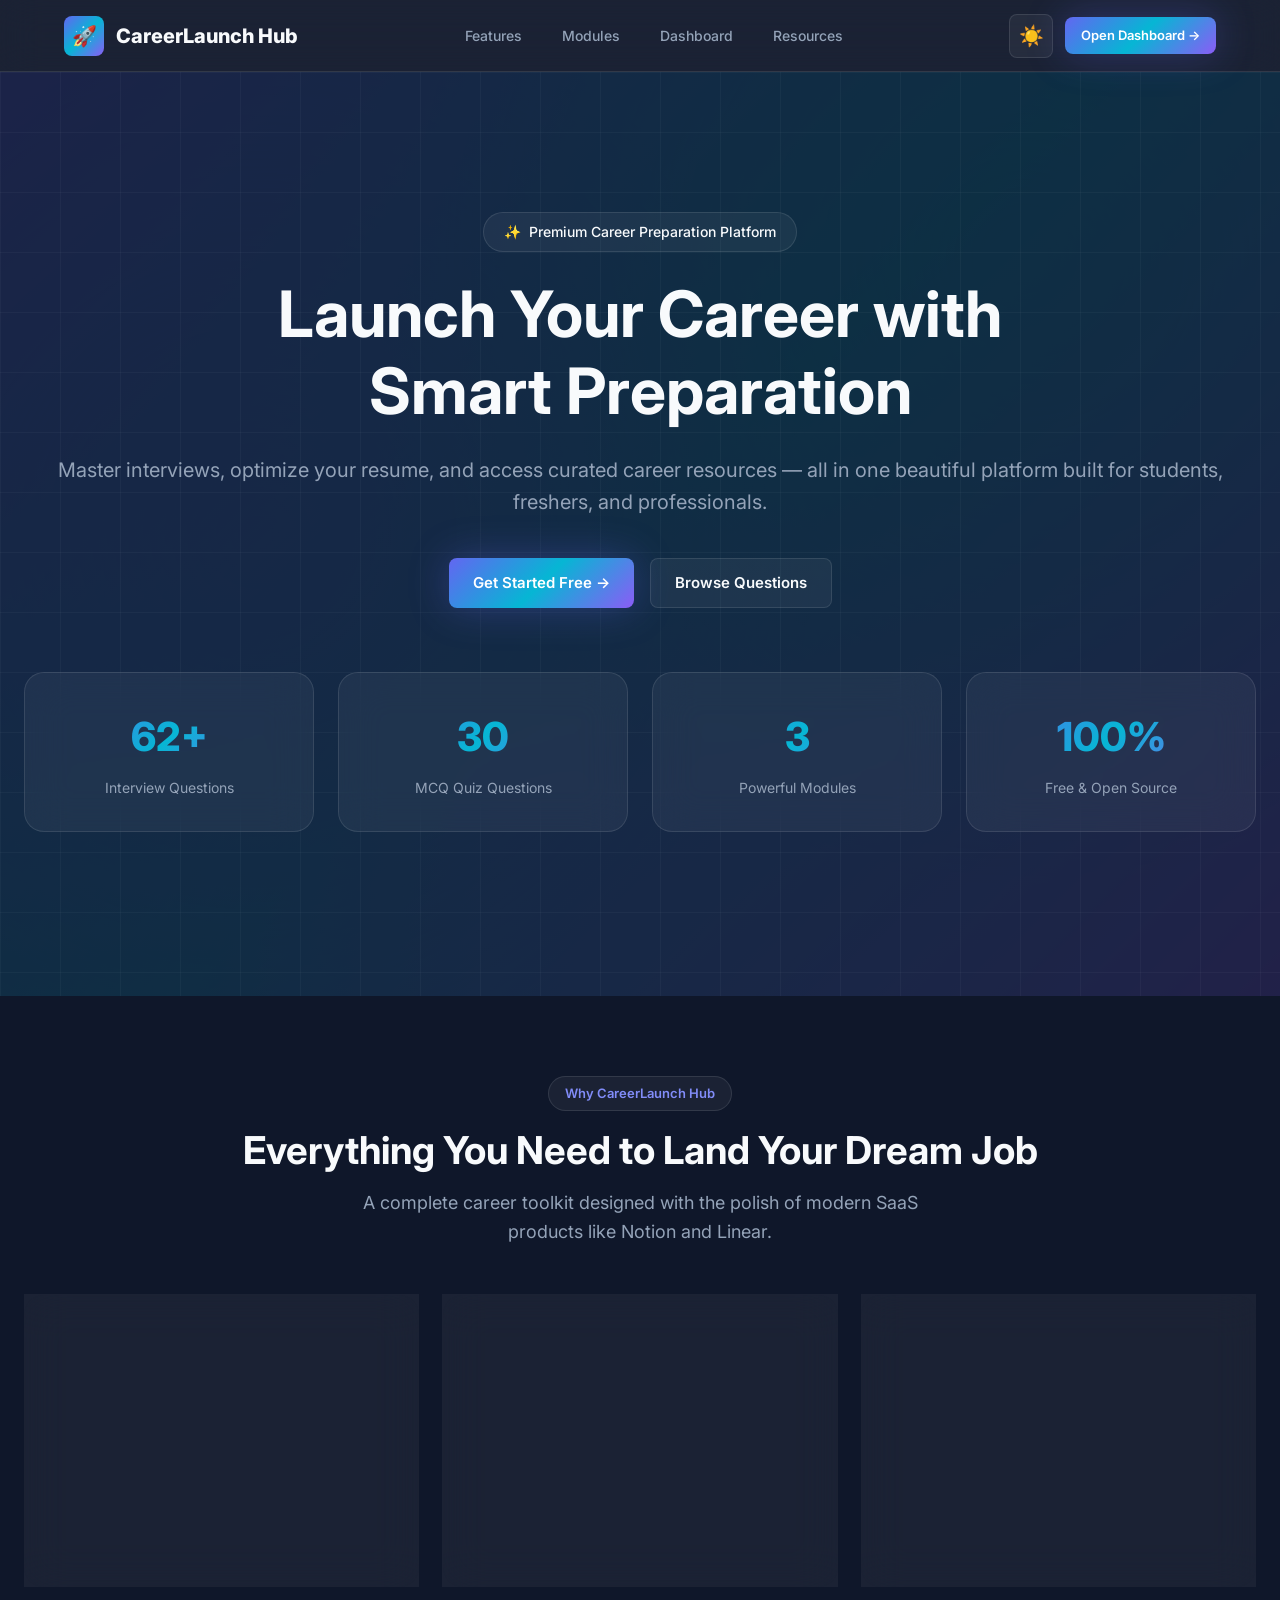
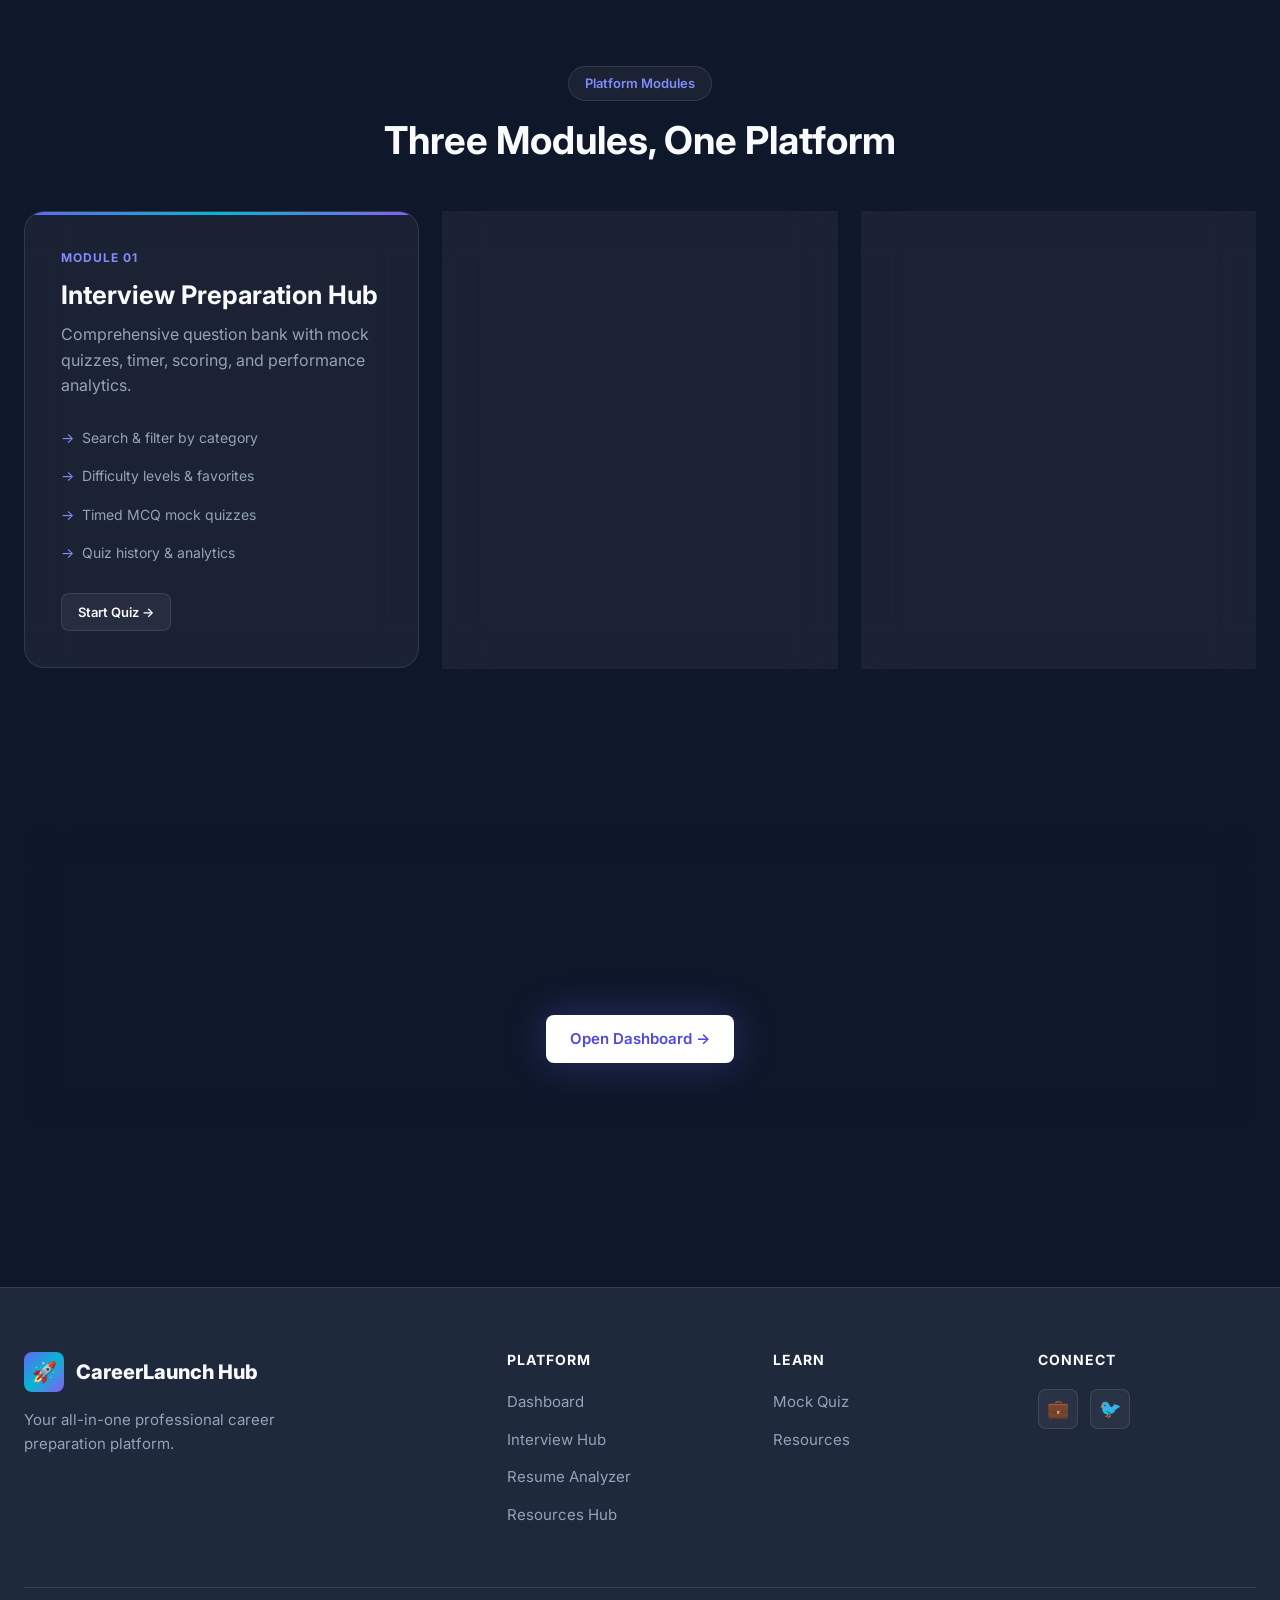
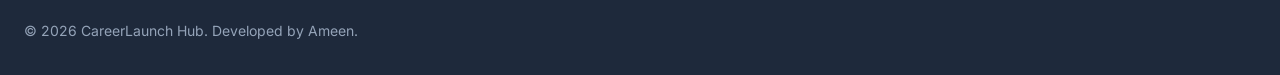
==== commit 1596d8eb: "updated" ====
--- a/index.html
+++ b/index.html
@@ -3,9 +3,9 @@
 <head>
   <meta charset="UTF-8">
   <meta name="viewport" content="width=device-width, initial-scale=1.0">
-  <meta name="description" content="CareerLaunch AI - All-in-one career preparation platform with interview prep, AI resume analyzer, and career learning resources.">
+  <meta name="description" content="CareerLaunch Hub - All-in-one career preparation platform with interview prep, smart resume analyzer, and career learning resources.">
   <meta name="keywords" content="career preparation, interview questions, resume analyzer, learning roadmaps, coding tips, mock quiz">
-  <title>CareerLaunch AI | Launch Your Dream Career</title>
+  <title>CareerLaunch Hub | Launch Your Dream Career</title>
   <link rel="preconnect" href="https://fonts.googleapis.com">
   <link rel="preconnect" href="https://fonts.gstatic.com" crossorigin>
   <link href="https://fonts.googleapis.com/css2?family=Inter:wght@400;500;600;700;800&family=JetBrains+Mono:wght@400;500&display=swap" rel="stylesheet">
@@ -14,14 +14,14 @@
 <body>
   <div id="loading-screen" class="loading-screen">
     <div class="loader"></div>
-    <p class="loader-text">Launching CareerLaunch AI...</p>
+    <p class="loader-text">Launching CareerLaunch Hub...</p>
   </div>
 
   <nav class="navbar landing-nav">
     <div class="navbar-container">
       <a href="index.html" class="navbar-brand">
         <div class="navbar-brand-icon">🚀</div>
-        <span>CareerLaunch AI</span>
+        <span>CareerLaunch Hub</span>
       </a>
       <ul class="navbar-nav">
         <li><a href="#features" class="nav-link">Features</a></li>
@@ -45,7 +45,7 @@
       <div class="hero-grid"></div>
       <div class="container">
         <div class="hero-badge"><span>✨</span> Premium Career Preparation Platform</div>
-        <h1>Launch Your Career with <span>AI-Powered</span> Preparation</h1>
+        <h1>Launch Your Career with <span>Smart</span> Preparation</h1>
         <p class="hero-description">
           Master interviews, optimize your resume, and access curated career resources —
           all in one beautiful platform built for students, freshers, and professionals.
@@ -79,7 +79,7 @@
     <section id="features" class="section">
       <div class="container">
         <div class="section-header">
-          <span class="section-badge">Why CareerLaunch AI</span>
+          <span class="section-badge">Why CareerLaunch Hub</span>
           <h2>Everything You Need to Land Your Dream Job</h2>
           <p>A complete career toolkit designed with the polish of modern SaaS products like Notion and Linear.</p>
         </div>
@@ -92,7 +92,7 @@
           </div>
           <div class="feature-card glass-card">
             <div class="feature-icon">📄</div>
-            <h3>AI Resume Analyzer</h3>
+            <h3>Smart Resume Analyzer</h3>
             <p>Upload your resume for ATS scoring, skills analysis, keyword gaps, and actionable improvement suggestions.</p>
             <a href="resume-analyzer.html" class="feature-link">Analyze Resume →</a>
           </div>
@@ -127,7 +127,7 @@
           </div>
           <div class="module-card glass-card">
             <div class="module-number">Module 02</div>
-            <h3>AI Resume Analyzer</h3>
+            <h3>Smart Resume Analyzer</h3>
             <p>Professional resume analysis UI with ATS scoring and optimization insights.</p>
             <ul class="module-features">
               <li>Drag & drop upload</li>
@@ -157,7 +157,7 @@
       <div class="container">
         <div class="cta-card glass-card">
           <h2>Ready to Launch Your Career?</h2>
-          <p>Join thousands of job seekers preparing smarter with CareerLaunch AI.</p>
+          <p>Join thousands of job seekers preparing smarter with CareerLaunch Hub.</p>
           <a href="dashboard.html" class="btn btn-primary">Open Dashboard →</a>
         </div>
       </div>
@@ -170,9 +170,9 @@
         <div class="footer-brand">
           <a href="index.html" class="navbar-brand">
             <div class="navbar-brand-icon">🚀</div>
-            <span>CareerLaunch AI</span>
+            <span>CareerLaunch Hub</span>
           </a>
-          <p>Your all-in-one career preparation platform. Built with HTML, CSS, and JavaScript.</p>
+          <p>Your all-in-one professional career preparation platform.</p>
         </div>
         <div>
           <h4 class="footer-heading">Platform</h4>
@@ -193,15 +193,13 @@
         <div>
           <h4 class="footer-heading">Connect</h4>
           <div class="social-links">
-            <a href="#" class="social-link" aria-label="GitHub">🐙</a>
             <a href="#" class="social-link" aria-label="LinkedIn">💼</a>
             <a href="#" class="social-link" aria-label="Twitter">🐦</a>
           </div>
         </div>
       </div>
       <div class="footer-bottom">
-        <p>&copy; 2026 CareerLaunch AI. All rights reserved.</p>
-        <p>Deploy on GitHub Pages • No backend required</p>
+        <p>&copy; 2026 CareerLaunch Hub. Developed by Ameen.</p>
       </div>
     </div>
   </footer>
--- a/css/style.css
+++ b/css/style.css
@@ -1,5 +1,5 @@
 /* ============================================
-   CareerLaunch AI - Main Stylesheet
+   CareerLaunch Hub - Main Stylesheet
    Premium SaaS-style UI with Glassmorphism
    ============================================ */
 
@@ -1685,7 +1685,7 @@
   }
 }
 
-/* --- CareerLaunch AI: App Layout & Sidebar --- */
+/* --- CareerLaunch Hub: App Layout & Sidebar --- */
 .app-layout {
   display: flex;
   min-height: 100vh;
@@ -1730,6 +1730,16 @@
   flex: 1;
   padding: 16px 12px;
   overflow-y: auto;
+}
+
+.sidebar-section-header {
+  font-size: 0.6875rem;
+  font-weight: 700;
+  text-transform: uppercase;
+  letter-spacing: 1px;
+  color: var(--text-muted);
+  padding: 16px 16px 8px;
+  opacity: 0.8;
 }
 
 .sidebar-link {
